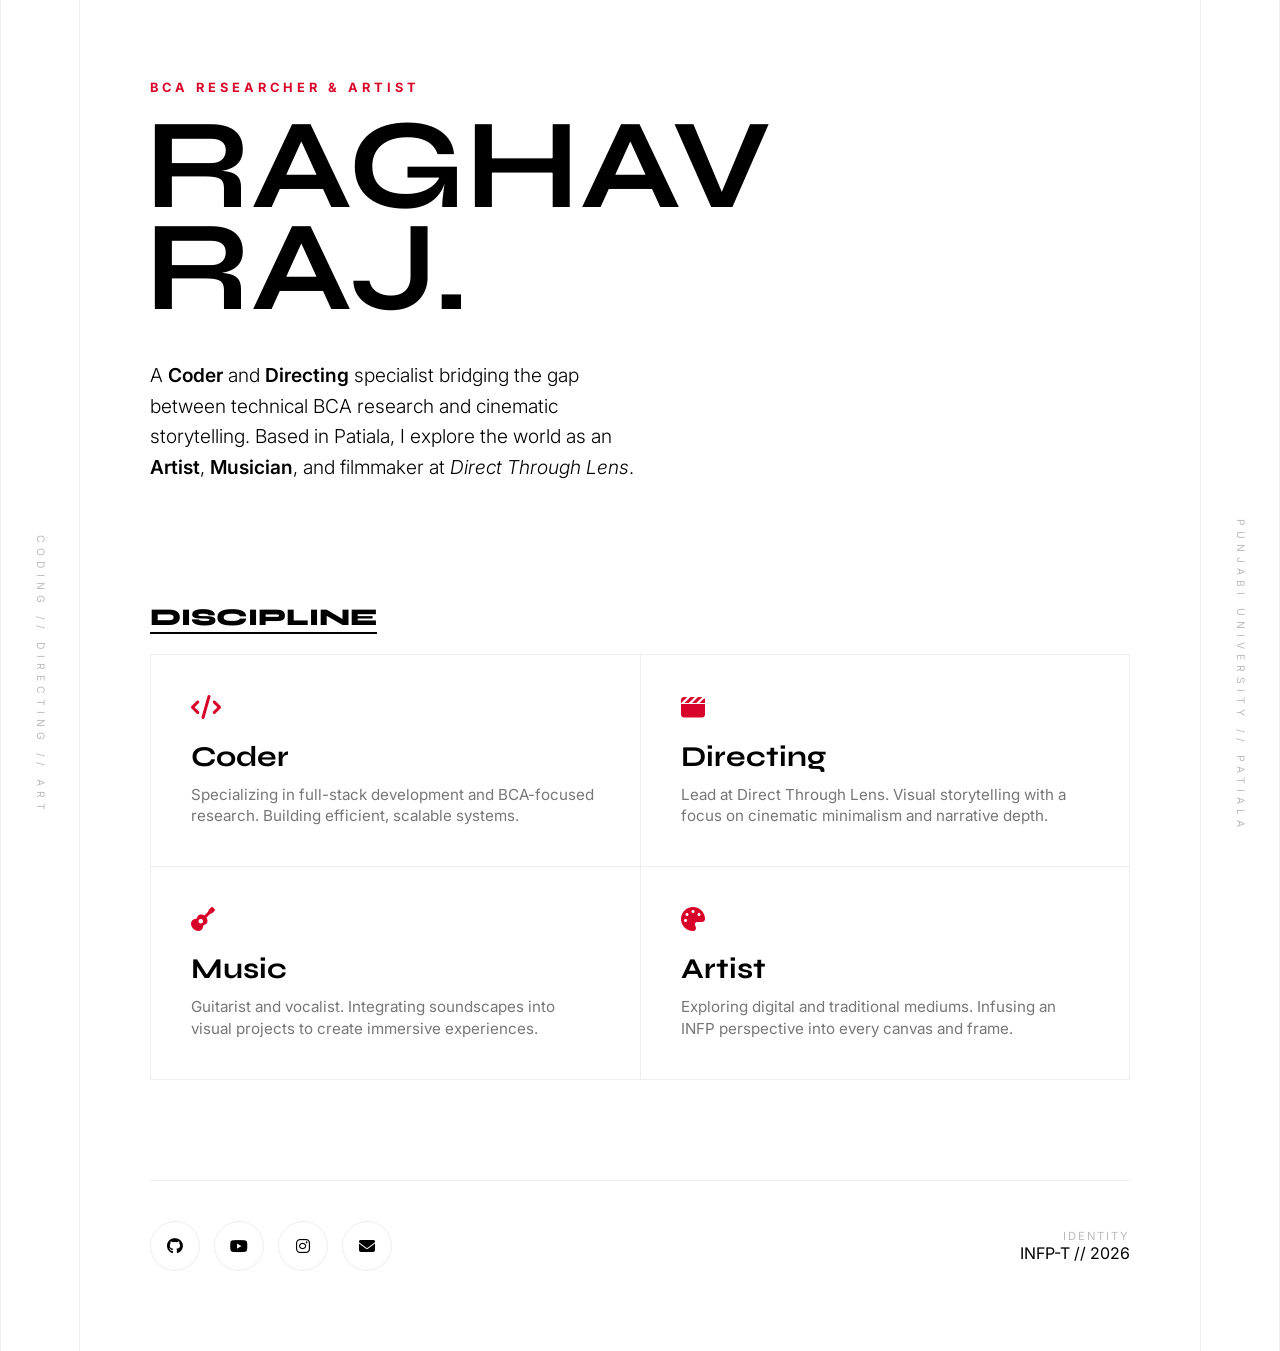
==== index.html @ 24812585 "Add files via upload" ====
<!DOCTYPE html>
<html lang="en">
<head>
    <meta charset="UTF-8">
    <meta name="viewport" content="width=device-width, initial-scale=1.0">
    <title>Raghav Raj // Coder & Creative</title>
    
    <link href="https://fonts.googleapis.com/css2?family=Inter:wght@300;400;600&family=Syne:wght@400;700;800&display=swap" rel="stylesheet">
    <link rel="stylesheet" href="https://cdnjs.cloudflare.com/ajax/libs/font-awesome/6.4.0/css/all.min.css">

    <link rel="stylesheet" href="style.css">
</head>
<body>

    <div class="page-grid">
        <div class="side-bar">CODING // DIRECTING // ART</div>
        
        <main class="main-content">
            <header>
                <p class="tagline">BCA Researcher & Artist</p>
                <h1>Raghav<br>Raj.</h1>
                
                <div class="intro-container">
                    <div class="bio">
                        <p>
                            A <b>Coder</b> and <b>Directing</b> specialist bridging the gap between technical BCA research 
                            and cinematic storytelling. Based in Patiala, I explore the world as an <b>Artist</b>, 
                            <b>Musician</b>, and filmmaker at <i>Direct Through Lens</i>.
                        </p>
                    </div>
                </div>
            </header>

            <section>
                <div class="section-label">Discipline</div>
                <div class="work-grid">
                    <div class="work-item">
                        <i class="fa-solid fa-code"></i>
                        <h3>Coder</h3>
                        <p>Specializing in full-stack development and BCA-focused research. Building efficient, scalable systems.</p>
                    </div>

                    <div class="work-item">
                        <i class="fa-solid fa-clapperboard"></i>
                        <h3>Directing</h3>
                        <p>Lead at Direct Through Lens. Visual storytelling with a focus on cinematic minimalism and narrative depth.</p>
                    </div>

                    <div class="work-item">
                        <i class="fa-solid fa-guitar"></i>
                        <h3>Music</h3>
                        <p>Guitarist and vocalist. Integrating soundscapes into visual projects to create immersive experiences.</p>
                    </div>

                    <div class="work-item">
                        <i class="fa-solid fa-palette"></i>
                        <h3>Artist</h3>
                        <p>Exploring digital and traditional mediums. Infusing an INFP perspective into every canvas and frame.</p>
                    </div>
                </div>
            </section>

            <footer>
                <div>
                    <a href="https://github.com/raghavrajpro" class="social-circle"><i class="fa-brands fa-github"></i></a>
                    <a href="https://www.youtube.com/@directthroughlens" class="social-circle"><i class="fa-brands fa-youtube"></i></a>
                    <a href="https://www.instagram.com/raghavraj_official" class="social-circle"><i class="fa-brands fa-instagram"></i></a>
                    <a href="mailto:raghavraj564@gmail.com" class="social-circle"><i class="fa-solid fa-envelope"></i></a>
                </div>
                <div style="text-align: right;">
                    <p style="font-size: 0.7rem; color: #bbb; text-transform: uppercase; letter-spacing: 2px;">Identity</p>
                    <p>INFP-T // 2026</p>
                </div>
            </footer>
        </main>

        <div class="side-bar">PUNJABI UNIVERSITY // PATIALA</div>
    </div>

    <script>
        // Smooth hover effect for cards
        document.querySelectorAll('.work-item').forEach(item => {
            item.addEventListener('mouseenter', () => {
                item.style.transform = "translateY(-5px)";
            });
            item.addEventListener('mouseleave', () => {
                item.style.transform = "translateY(0)";
            });
        });
    </script>
</body>
</html>
---- style.css ----
:root {
            --bg: #ffffff;
            --text: #000000;
            --accent: #d90429; /* Cinematic Red */
            --border: #eeeeee;
            --speed: 0.5s;
        }

        * { margin: 0; padding: 0; box-sizing: border-box; }

        body {
            background-color: var(--bg);
            color: var(--text);
            font-family: 'Inter', sans-serif;
            overflow-x: hidden;
        }

        /* --- Page Structure --- */
        .page-grid {
            display: grid;
            grid-template-columns: 80px 1fr 80px;
            min-height: 100vh;
        }

        .side-bar {
            border-right: 1px solid var(--border);
            border-left: 1px solid var(--border);
            display: flex;
            align-items: center;
            justify-content: center;
            writing-mode: vertical-rl;
            text-transform: uppercase;
            letter-spacing: 5px;
            font-size: 0.65rem;
            color: #bbb;
        }

        .main-content {
            padding: 80px 60px;
            max-width: 1100px;
            margin: 0 auto;
        }

        /* --- Hero Section --- */
        header {
            margin-bottom: 120px;
        }

        .tagline {
            font-size: 0.8rem;
            text-transform: uppercase;
            letter-spacing: 4px;
            margin-bottom: 20px;
            color: var(--accent);
            font-weight: 700;
        }

        h1 {
            font-family: 'Syne', sans-serif;
            font-size: clamp(3.5rem, 12vw, 8rem);
            line-height: 0.8;
            text-transform: uppercase;
            margin-left: -5px;
        }

        .intro-container {
            margin-top: 40px;
            display: flex;
            justify-content: space-between;
            align-items: flex-start;
            gap: 40px;
        }

        .bio {
            max-width: 500px;
            font-size: 1.2rem;
            line-height: 1.6;
            font-weight: 300;
        }

        .bio b { font-weight: 600; color: var(--text); }

        /* --- Section Grid --- */
        .section-label {
            font-family: 'Syne', sans-serif;
            font-weight: 800;
            font-size: 1.5rem;
            margin-bottom: 20px;
            text-transform: uppercase;
            border-bottom: 2px solid var(--text);
            display: inline-block;
        }

        .work-grid {
            display: grid;
            grid-template-columns: 1fr 1fr;
            gap: 1px;
            background: var(--border);
            border: 1px solid var(--border);
            margin-bottom: 100px;
        }

        .work-item {
            background: var(--bg);
            padding: 40px;
            transition: var(--speed);
            text-decoration: none;
            color: inherit;
        }

        .work-item:hover {
            background: #fafafa;
        }

        .work-item i {
            font-size: 1.5rem;
            margin-bottom: 20px;
            color: var(--accent);
        }

        .work-item h3 {
            font-family: 'Syne', sans-serif;
            font-size: 1.8rem;
            margin-bottom: 10px;
        }

        .work-item p {
            color: #777;
            font-size: 0.95rem;
            line-height: 1.4;
        }

        /* --- Footer --- */
        footer {
            padding-top: 40px;
            border-top: 1px solid var(--border);
            display: flex;
            justify-content: space-between;
            align-items: center;
        }

        .social-circle {
            width: 50px;
            height: 50px;
            border: 1px solid var(--border);
            border-radius: 50%;
            display: inline-flex;
            align-items: center;
            justify-content: center;
            margin-right: 10px;
            transition: 0.3s;
            color: var(--text);
            text-decoration: none;
        }

        .social-circle:hover {
            background: var(--accent);
            color: white;
            border-color: var(--accent);
        }

        @media (max-width: 768px) {
            .page-grid { grid-template-columns: 1fr; }
            .side-bar { display: none; }
            .work-grid { grid-template-columns: 1fr; }
            .main-content { padding: 40px 20px; }
            .intro-container { flex-direction: column; }
        }
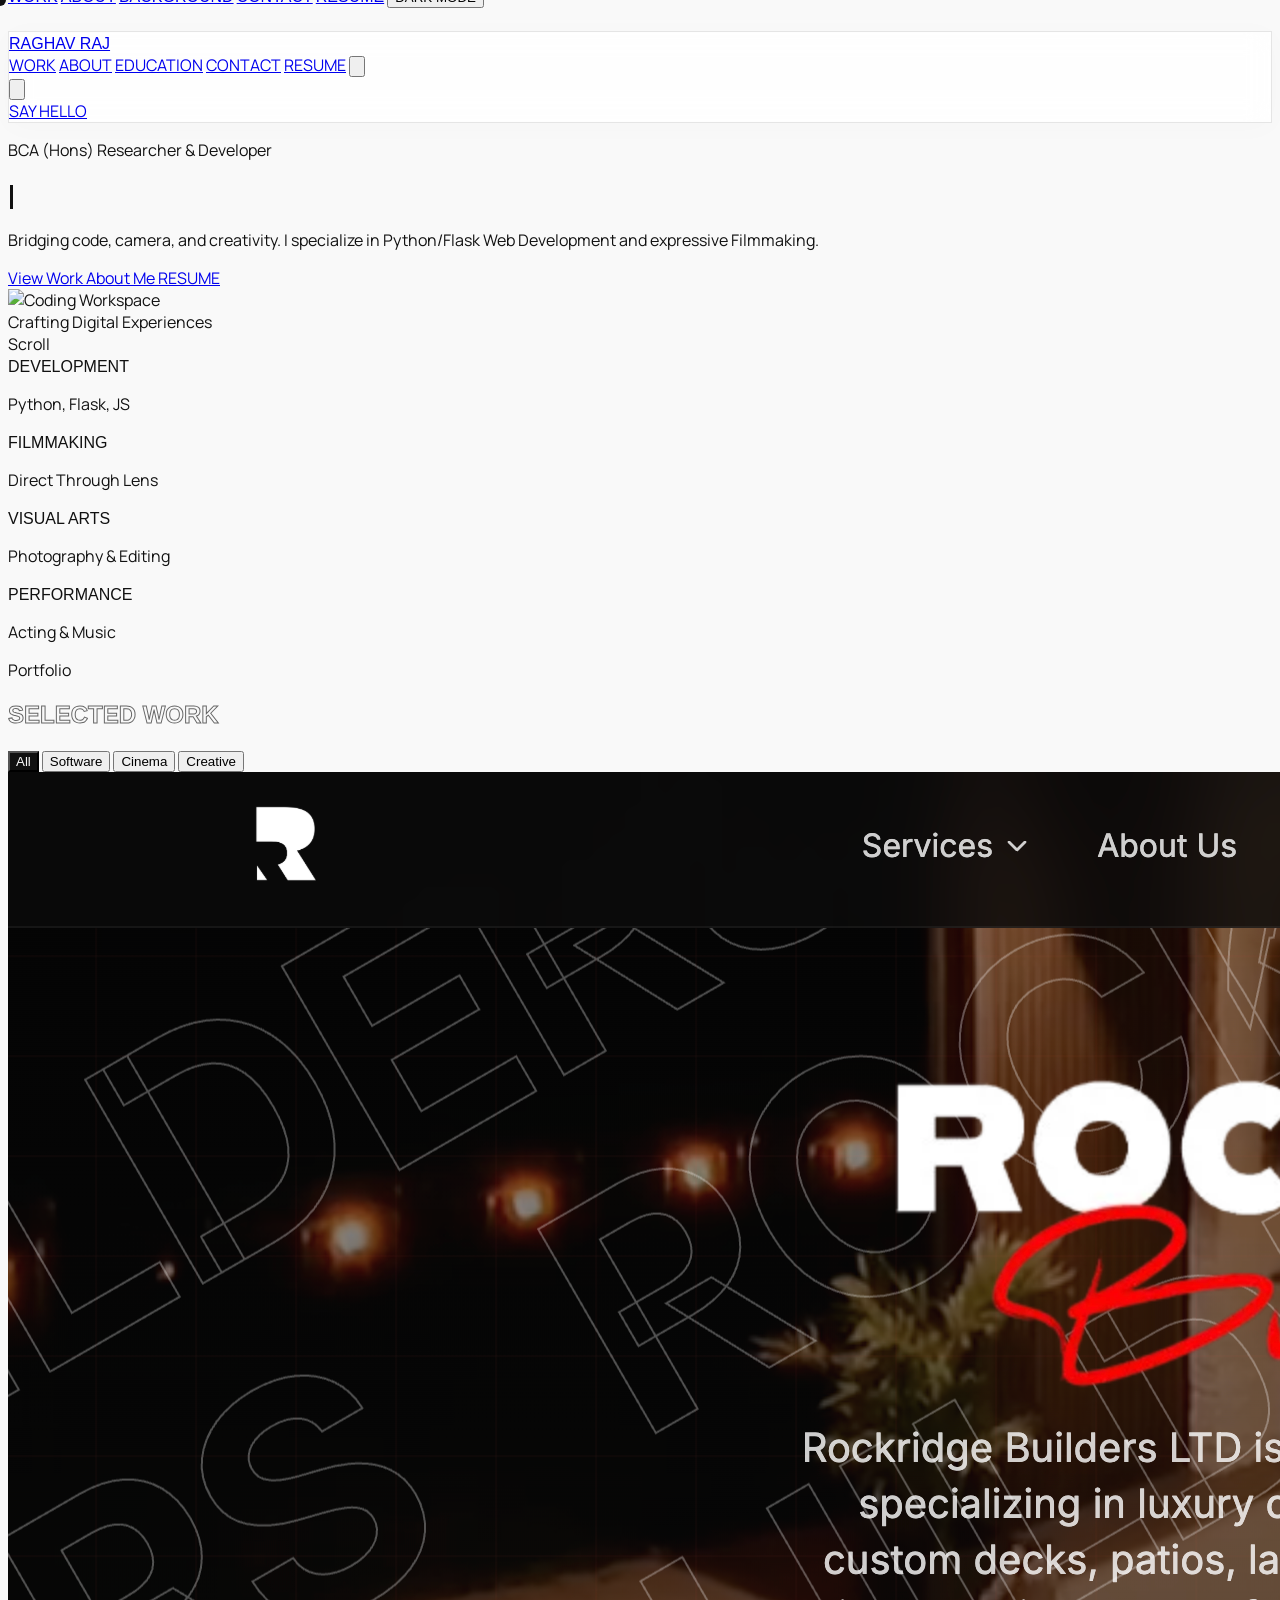
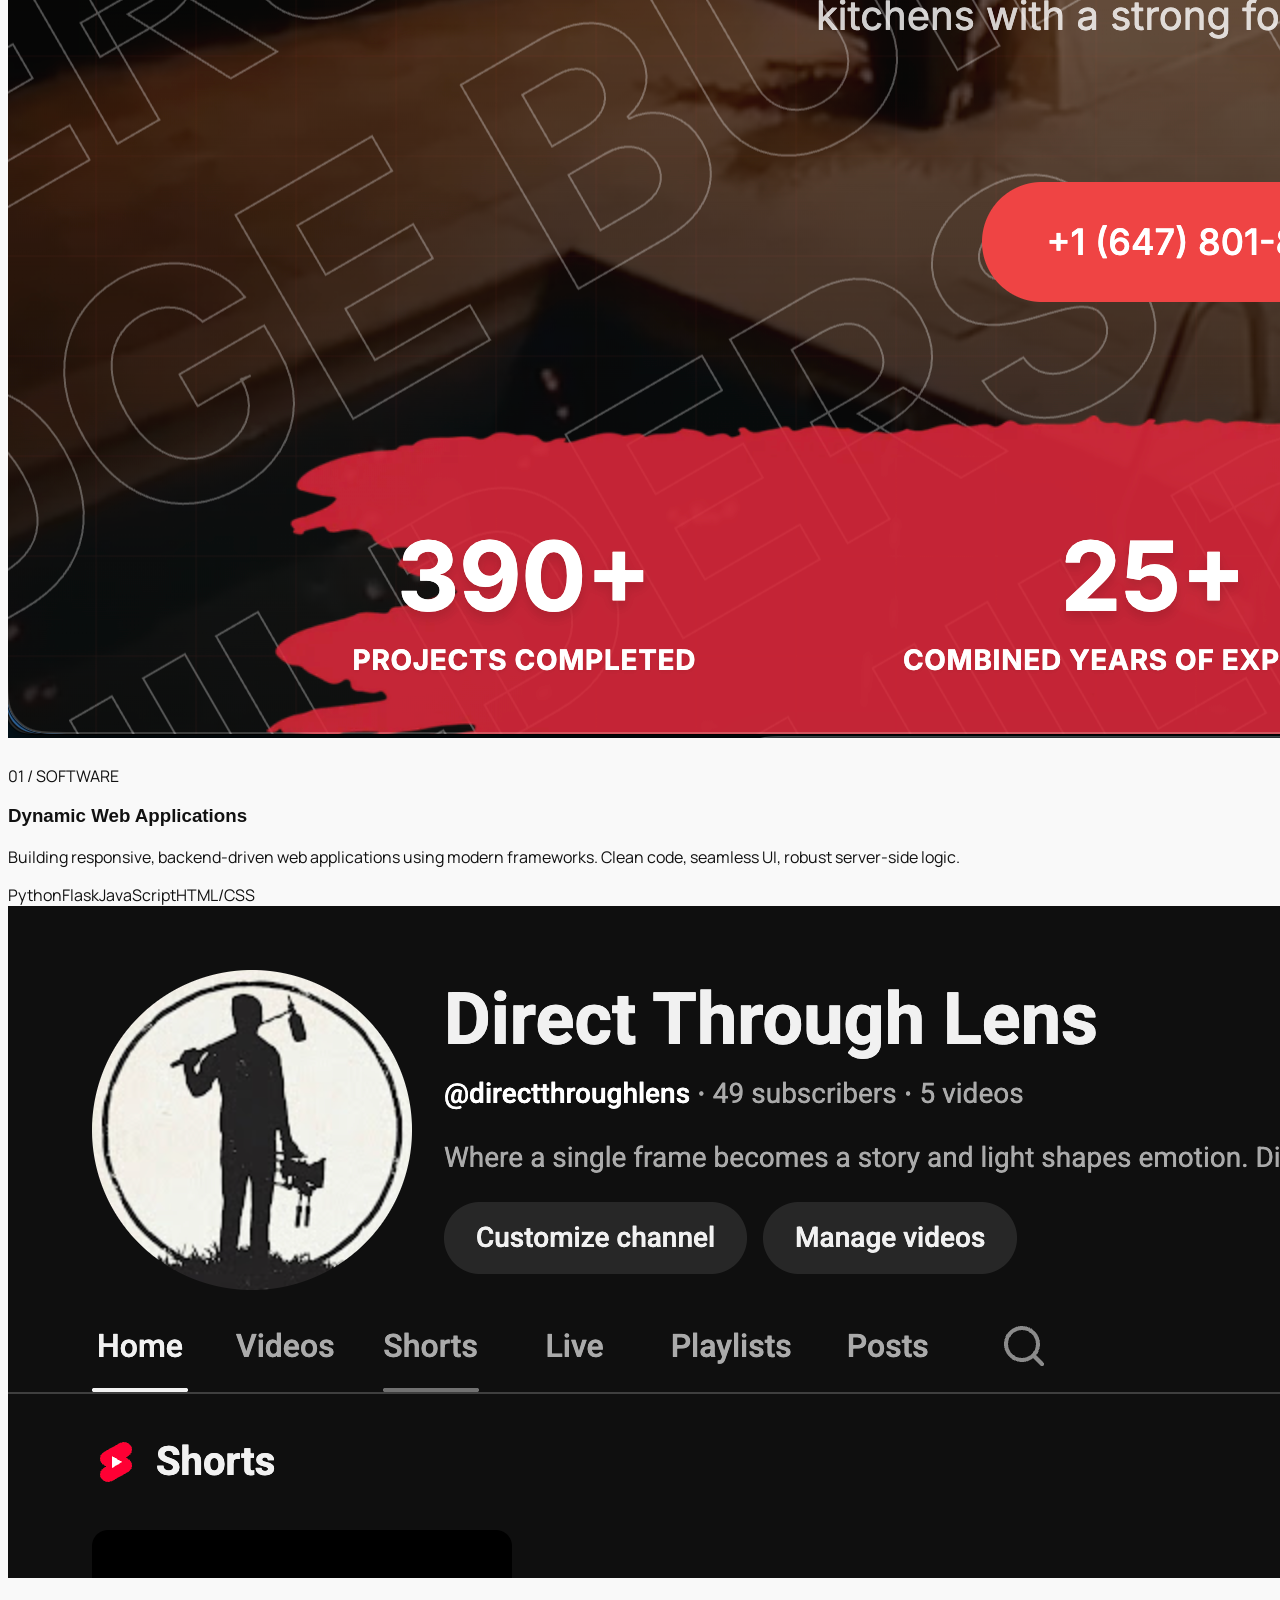
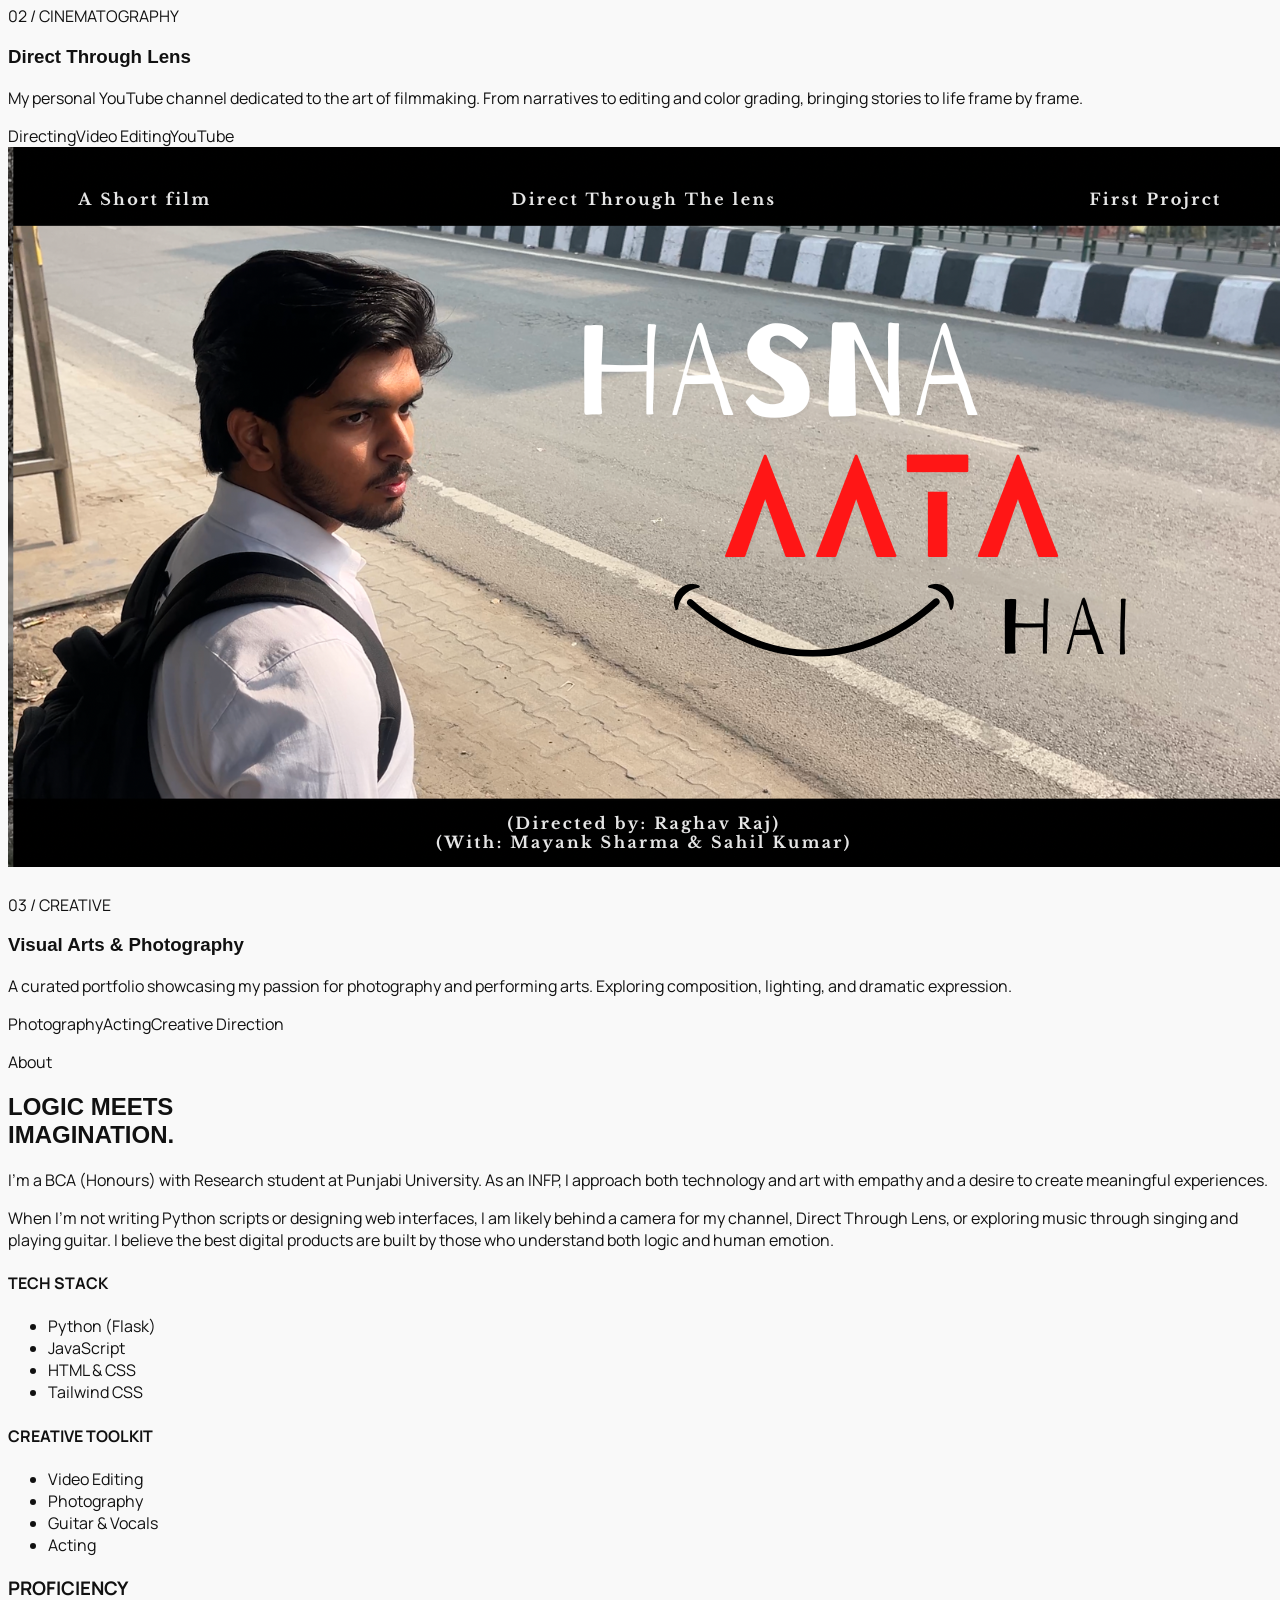
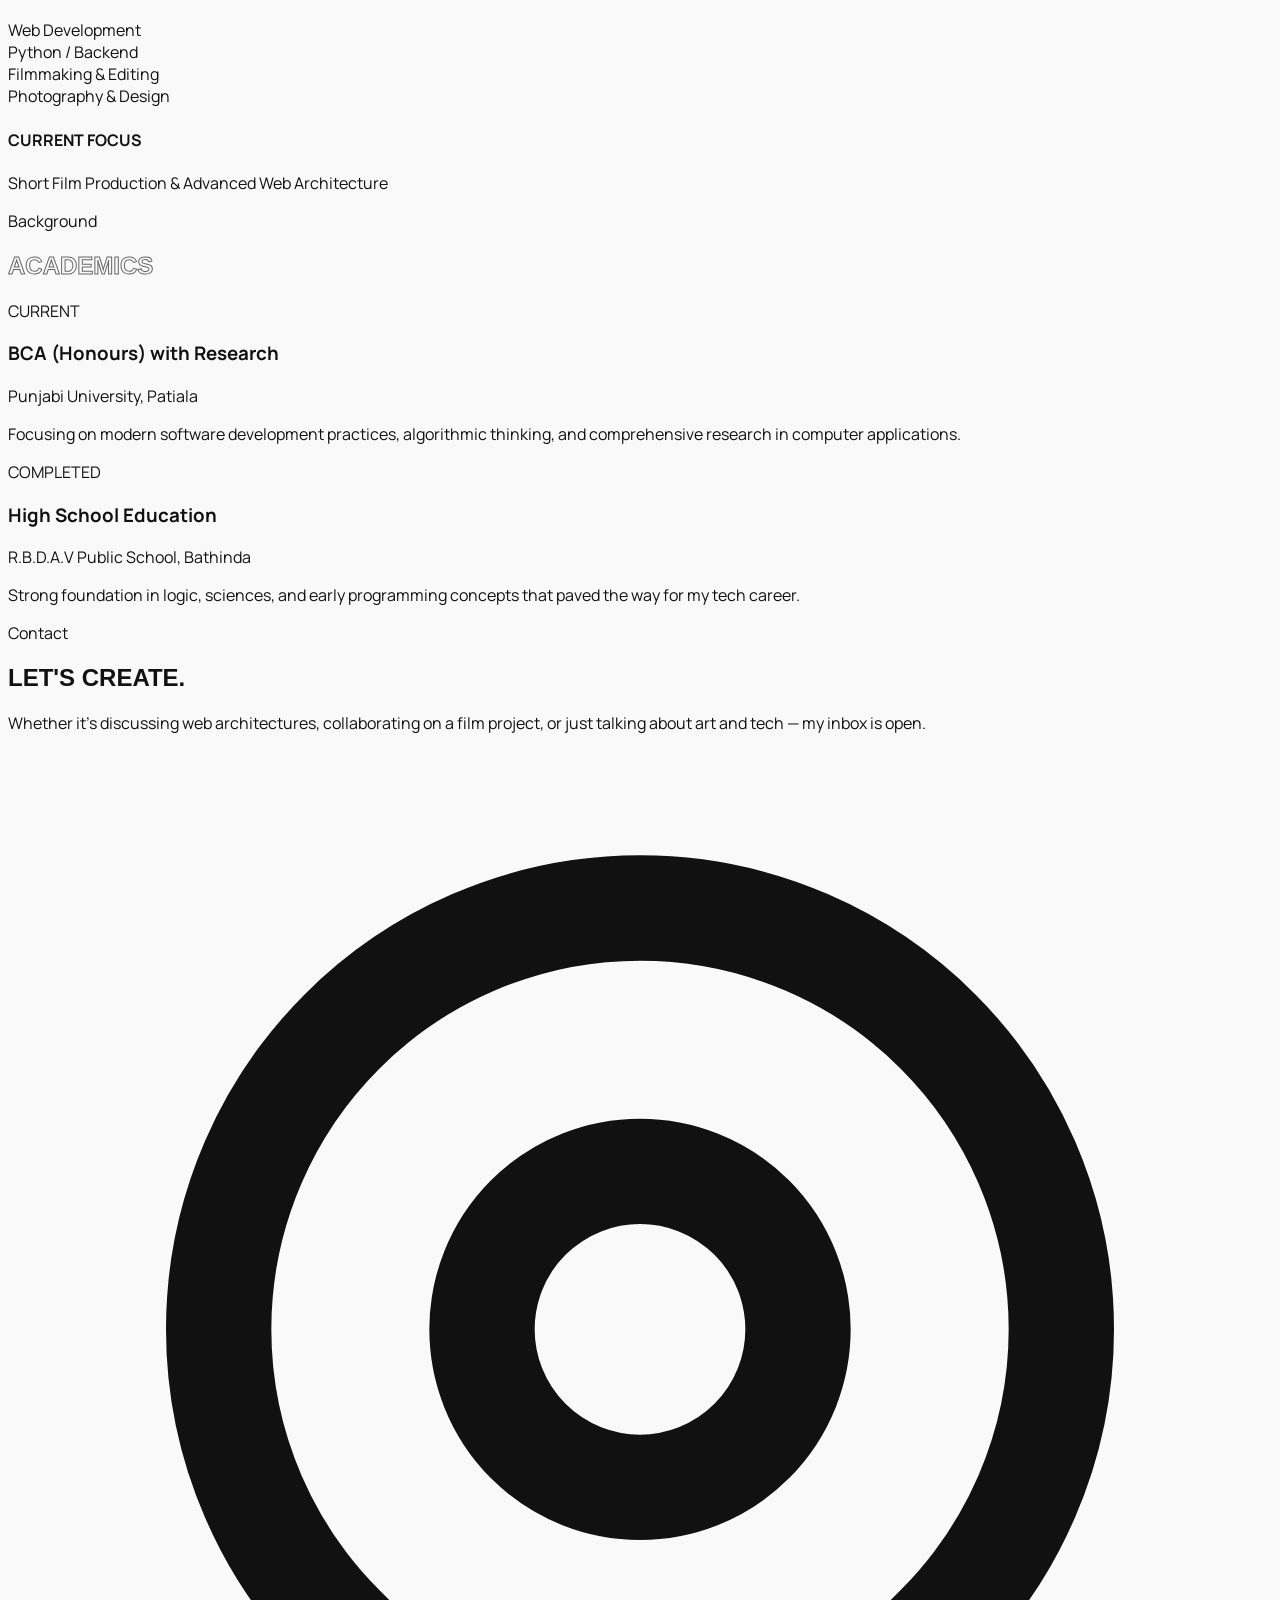
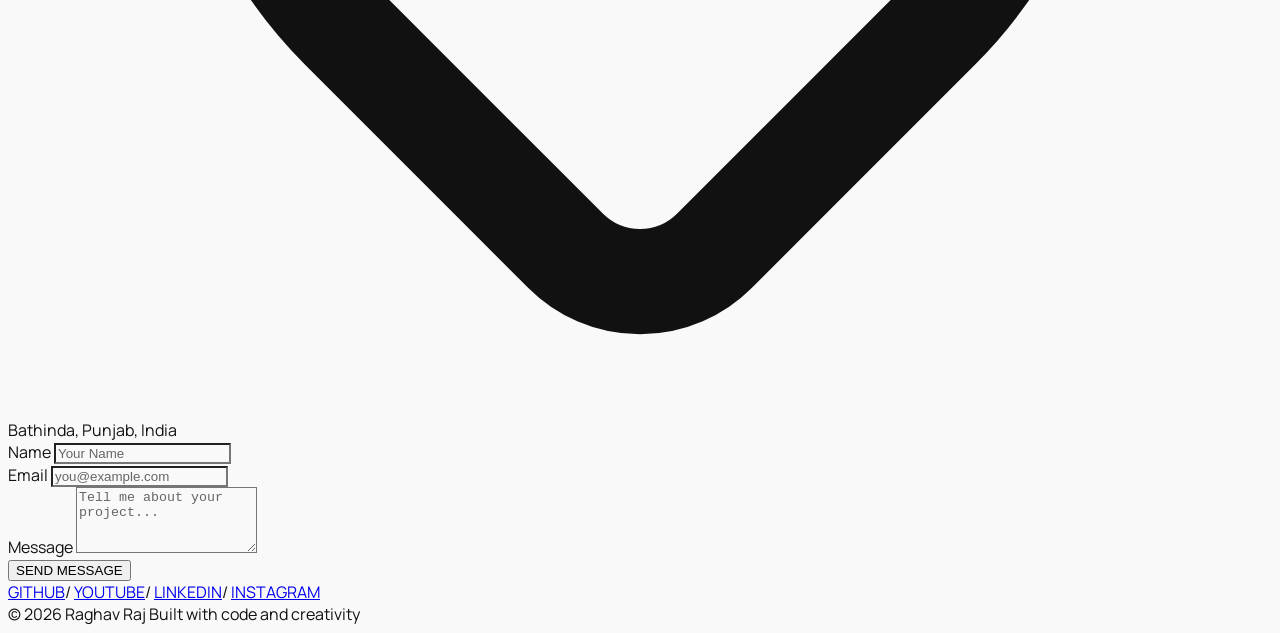
==== commit e7830be3: "Rename index1.html to index.html" ====
--- a/index.html
+++ b/index.html
@@ -1,92 +1,489 @@
 <!DOCTYPE html>
 <html lang="en">
+
 <head>
     <meta charset="UTF-8">
     <meta name="viewport" content="width=device-width, initial-scale=1.0">
-    <title>Raghav Raj // Coder & Creative</title>
-    
-    <link href="https://fonts.googleapis.com/css2?family=Inter:wght@300;400;600&family=Syne:wght@400;700;800&display=swap" rel="stylesheet">
-    <link rel="stylesheet" href="https://cdnjs.cloudflare.com/ajax/libs/font-awesome/6.4.0/css/all.min.css">
-
+    <title>Raghav Raj — code & cinema</title>
+    <!-- Fonts & dependencies (minimal, fast) -->
+    <script src="https://cdn.tailwindcss.com"></script>
+    <script src="https://cdnjs.cloudflare.com/ajax/libs/gsap/3.12.2/gsap.min.js"></script>
+    <script src="https://cdnjs.cloudflare.com/ajax/libs/gsap/3.12.2/ScrollTrigger.min.js"></script>
+    <script src="https://cdn.jsdelivr.net/gh/studio-freight/lenis@1.0.29/bundled/lenis.min.js"></script>
+    <link
+        href="https://fonts.googleapis.com/css2?family=Syncopate:wght@400;700&family=Manrope:wght@300;400;500;600;700&display=swap"
+        rel="stylesheet">
     <link rel="stylesheet" href="style.css">
+    <script>
+        tailwind.config = {
+            theme: {
+                extend: {
+                    colors: {
+                        'bg-main': 'var(--bg-main)',
+                        'card': 'var(--card)',
+                        'text-main': 'var(--text-main)',
+                        'text-muted': 'var(--text-muted)',
+                        'border-light': 'var(--border-light)',
+                    },
+                    fontFamily: {
+                        'display': ['Syncopate', 'sans-serif'],
+                        'body': ['Manrope', 'sans-serif'],
+                    }
+                }
+            }
+        }
+    </script>
 </head>
-<body>
-
-    <div class="page-grid">
-        <div class="side-bar">CODING // DIRECTING // ART</div>
-        
-        <main class="main-content">
-            <header>
-                <p class="tagline">BCA Researcher & Artist</p>
-                <h1>Raghav<br>Raj.</h1>
-                
-                <div class="intro-container">
-                    <div class="bio">
-                        <p>
-                            A <b>Coder</b> and <b>Directing</b> specialist bridging the gap between technical BCA research 
-                            and cinematic storytelling. Based in Patiala, I explore the world as an <b>Artist</b>, 
-                            <b>Musician</b>, and filmmaker at <i>Direct Through Lens</i>.
-                        </p>
-                    </div>
-                </div>
-            </header>
-
-            <section>
-                <div class="section-label">Discipline</div>
-                <div class="work-grid">
-                    <div class="work-item">
-                        <i class="fa-solid fa-code"></i>
-                        <h3>Coder</h3>
-                        <p>Specializing in full-stack development and BCA-focused research. Building efficient, scalable systems.</p>
-                    </div>
-
-                    <div class="work-item">
-                        <i class="fa-solid fa-clapperboard"></i>
-                        <h3>Directing</h3>
-                        <p>Lead at Direct Through Lens. Visual storytelling with a focus on cinematic minimalism and narrative depth.</p>
-                    </div>
-
-                    <div class="work-item">
-                        <i class="fa-solid fa-guitar"></i>
-                        <h3>Music</h3>
-                        <p>Guitarist and vocalist. Integrating soundscapes into visual projects to create immersive experiences.</p>
-                    </div>
-
-                    <div class="work-item">
-                        <i class="fa-solid fa-palette"></i>
-                        <h3>Artist</h3>
-                        <p>Exploring digital and traditional mediums. Infusing an INFP perspective into every canvas and frame.</p>
-                    </div>
-                </div>
-            </section>
-
-            <footer>
+
+<body class="overflow-x-hidden bg-bg-main">
+    <div id="cursor"></div>
+
+    <!-- Mobile menu -->
+    <div id="mobileMenu"
+        class="mobile-menu fixed inset-0 bg-bg-main z-40 flex flex-col items-center justify-center gap-8">
+        <a href="#projects" onclick="toggleMenu()"
+            class="text-3xl font-display tracking-widest text-text-main hover:text-text-muted transition-colors">WORK</a>
+        <a href="#about" onclick="toggleMenu()"
+            class="text-3xl font-display tracking-widest text-text-main hover:text-text-muted transition-colors">ABOUT</a>
+        <a href="#education" onclick="toggleMenu()"
+            class="text-3xl font-display tracking-widest text-text-main hover:text-text-muted transition-colors">BACKGROUND</a>
+        <a href="#contact" onclick="toggleMenu()"
+            class="text-3xl font-display tracking-widest text-text-main hover:text-text-muted transition-colors">CONTACT</a>
+        <a href="pic/resume.pdf" download="Raghav_Raj_Resume.pdf" id="mobileResumeBtn" onclick="toggleMenu()"
+            class="text-3xl font-display tracking-widest text-text-main hover:text-text-muted transition-colors">RESUME</a>
+        <button id="mobileThemeToggleBtn"
+            class="text-3xl font-display tracking-widest text-text-main hover:text-text-muted transition-colors mt-8 focus:outline-none">DARK
+            MODE</button>
+    </div>
+
+    <!-- Navbar -->
+    <nav class="fixed top-4 md:top-8 left-1/2 -translate-x-1/2 z-50 w-full max-w-5xl px-4 md:px-6">
+        <div class="glass-panel rounded-full px-6 md:px-8 py-3 md:py-4 flex justify-between items-center">
+            <a href="#" class="font-display text-[10px] md:text-xs tracking-widest font-bold cursor-hover">RAGHAV
+                RAJ</a>
+            <div class="hidden md:flex gap-8 items-center">
+                <a href="#projects" class="text-xs tracking-widest link-hover cursor-hover font-medium">WORK</a>
+                <a href="#about" class="text-xs tracking-widest link-hover cursor-hover font-medium">ABOUT</a>
+                <a href="#education" class="text-xs tracking-widest link-hover cursor-hover font-medium">EDUCATION</a>
+                <a href="#contact" class="text-xs tracking-widest link-hover cursor-hover font-medium">CONTACT</a>
+                <a href="pic/resume.pdf" download="Raghav_Raj_Resume.pdf" id="desktopResumeBtn"
+                    class="text-xs tracking-widest link-hover cursor-hover font-medium">RESUME</a>
+                <button id="themeToggleBtn"
+                    class="cursor-hover text-text-main hover:text-text-muted transition-colors ml-4 focus:outline-none"
+                    aria-label="Toggle Theme">
+                    <svg class="w-5 h-5" fill="none" stroke="currentColor" viewBox="0 0 24 24">
+                        <path stroke-linecap="round" stroke-linejoin="round" stroke-width="2"
+                            d="M20.354 15.354A9 9 0 018.646 3.646 9.003 9.003 0 0012 21a9.003 9.003 0 008.354-5.646z">
+                        </path>
+                    </svg>
+                </button>
+            </div>
+            <div class="flex items-center gap-4 md:hidden">
+                <button id="menuBtn" onclick="toggleMenu()" class="text-text-main p-2 focus:outline-none"
+                    aria-label="menu">
+                    <svg xmlns="http://www.w3.org/2000/svg" class="h-5 w-5" fill="none" viewBox="0 0 24 24"
+                        stroke="currentColor">
+                        <path stroke-linecap="round" stroke-linejoin="round" stroke-width="2"
+                            d="M4 6h16M4 12h16M4 18h16" />
+                    </svg>
+                </button>
+            </div>
+            <a href="#contact"
+                class="hidden md:block text-xs tracking-widest border border-text-main px-4 py-2 rounded-full hover:bg-text-main hover:text-bg-main transition-all cursor-hover font-medium ml-4">
+                SAY HELLO
+            </a>
+        </div>
+    </nav>
+
+    <!-- Hero -->
+    <section class="min-h-screen relative flex items-center justify-center pt-24 pb-12 md:pt-0 md:pb-0">
+        <div class="max-w-7xl mx-auto px-6 grid grid-cols-1 lg:grid-cols-2 gap-12 items-center w-full">
+            <div class="order-2 lg:order-1 text-center lg:text-left">
+                <p
+                    class="text-[10px] md:text-xs tracking-[0.2em] uppercase text-text-muted mb-4 hero-fade font-semibold">
+                    BCA (Hons) Researcher & Developer</p>
+                <h1
+                    class="text-4xl sm:text-5xl md:text-6xl lg:text-5xl xl:text-6xl 2xl:text-7xl font-display font-bold leading-tight tracking-tighter mb-6 hero-text text-text-main min-h-[2.5em] md:min-h-[2.2em] lg:min-h-[2.5em] text-center lg:text-left break-words w-full">
+                    <span id="typing-text" class="whitespace-pre-wrap"></span><span class="caret"></span>
+                </h1>
+                <p
+                    class="text-base md:text-lg text-text-muted font-light leading-relaxed max-w-md mx-auto lg:mx-0 mb-8 hero-fade">
+                    Bridging code, camera, and creativity. I specialize in <span
+                        class="text-text-main font-medium">Python/Flask Web Development</span> and expressive <span
+                        class="text-text-main font-medium">Filmmaking</span>.
+                </p>
+                <div class="flex gap-4 justify-center lg:justify-start hero-fade">
+                    <a href="#projects"
+                        class="bg-text-main text-bg-main px-6 md:px-8 py-3 md:py-4 rounded-full text-[10px] md:text-xs font-semibold tracking-widest uppercase hover:opacity-80 transition-all cursor-hover shadow-sm">
+                        View Work
+                    </a>
+                    <a href="#about"
+                        class="border border-border-light bg-card px-6 md:px-8 py-3 md:py-4 rounded-full text-[10px] md:text-xs font-semibold tracking-widest uppercase hover:border-text-main transition-all cursor-hover">
+                        About Me
+                    </a>
+                    <a href="pic/resume.pdf" download="Raghav_Raj_Resume.pdf" id="heroResumeBtn"
+                        class="border border-border-light bg-card px-6 md:px-8 py-3 md:py-4 rounded-full text-[10px] md:text-xs font-semibold tracking-widest uppercase hover:border-text-main transition-all cursor-hover hidden md:inline-block">
+                        RESUME
+                    </a>
+                </div>
+            </div>
+            <div class="order-1 lg:order-2 flex justify-center hero-fade">
+                <div class="relative w-full max-w-sm md:max-w-md" id="card-3d-wrap">
+                    <div class="relative rounded-2xl overflow-hidden shadow-2xl bg-card border border-border-light p-2 transition-transform duration-200 ease-out"
+                        id="profile-card">
+                        <img src="https://images.unsplash.com/photo-1555066931-4365d14bab8c?q=80&w=600&auto=format&fit=crop"
+                            alt="Coding Workspace"
+                            class="w-full rounded-xl grayscale hover:grayscale-0 transition-all duration-700">
+                        <div
+                            class="absolute bottom-4 left-4 right-4 p-4 bg-card/90 backdrop-blur-sm rounded-xl border border-border-light shadow-sm">
+                            <div class="flex items-center gap-2 justify-center lg:justify-start">
+                                <span class="w-2 h-2 bg-emerald-500 rounded-full animate-pulse"></span>
+                                <span class="text-xs tracking-widest uppercase text-text-main font-semibold">Crafting
+                                    Digital Experiences</span>
+                            </div>
+                        </div>
+                    </div>
+                </div>
+            </div>
+        </div>
+        <div class="absolute bottom-10 left-1/2 -translate-x-1/2 hidden md:flex flex-col items-center gap-2">
+            <span class="text-[10px] tracking-[0.2em] uppercase text-text-muted font-bold">Scroll</span>
+            <div class="w-px h-12 bg-gradient-to-b from-border-light to-transparent"></div>
+        </div>
+    </section>
+
+    <!-- quick stat strip -->
+    <section class="py-16 md:py-20 border-y border-border-light bg-card">
+        <div class="max-w-5xl mx-auto px-6 grid grid-cols-2 md:grid-cols-4 gap-8 text-center">
+            <div class="stat-item"><span
+                    class="text-sm md:text-base font-display font-bold block mb-2 text-text-main">DEVELOPMENT</span>
+                <p class="text-[10px] tracking-[0.1em] uppercase text-text-muted">Python, Flask, JS</p>
+            </div>
+            <div class="stat-item"><span
+                    class="text-sm md:text-base font-display font-bold block mb-2 text-text-main">FILMMAKING</span>
+                <p class="text-[10px] tracking-[0.1em] uppercase text-text-muted">Direct Through Lens</p>
+            </div>
+            <div class="stat-item"><span
+                    class="text-sm md:text-base font-display font-bold block mb-2 text-text-main">VISUAL ARTS</span>
+                <p class="text-[10px] tracking-[0.1em] uppercase text-text-muted">Photography & Editing</p>
+            </div>
+            <div class="stat-item"><span
+                    class="text-sm md:text-base font-display font-bold block mb-2 text-text-main">PERFORMANCE</span>
+                <p class="text-[10px] tracking-[0.1em] uppercase text-text-muted">Acting & Music</p>
+            </div>
+        </div>
+    </section>
+
+    <!-- Projects -->
+    <section id="projects" class="py-20 md:py-32">
+        <div class="max-w-5xl mx-auto px-6">
+            <div
+                class="mb-12 md:mb-16 flex flex-col md:flex-row md:items-end justify-between gap-8 text-center md:text-left">
                 <div>
-                    <a href="https://github.com/raghavrajpro" class="social-circle"><i class="fa-brands fa-github"></i></a>
-                    <a href="https://www.youtube.com/@directthroughlens" class="social-circle"><i class="fa-brands fa-youtube"></i></a>
-                    <a href="https://www.instagram.com/raghavraj_official" class="social-circle"><i class="fa-brands fa-instagram"></i></a>
-                    <a href="mailto:raghavraj564@gmail.com" class="social-circle"><i class="fa-solid fa-envelope"></i></a>
-                </div>
-                <div style="text-align: right;">
-                    <p style="font-size: 0.7rem; color: #bbb; text-transform: uppercase; letter-spacing: 2px;">Identity</p>
-                    <p>INFP-T // 2026</p>
-                </div>
-            </footer>
-        </main>
-
-        <div class="side-bar">PUNJABI UNIVERSITY // PATIALA</div>
-    </div>
-
-    <script>
-        // Smooth hover effect for cards
-        document.querySelectorAll('.work-item').forEach(item => {
-            item.addEventListener('mouseenter', () => {
-                item.style.transform = "translateY(-5px)";
-            });
-            item.addEventListener('mouseleave', () => {
-                item.style.transform = "translateY(0)";
-            });
-        });
-    </script>
+                    <p class="text-xs tracking-[0.2em] uppercase text-text-muted mb-2 font-semibold">Portfolio</p>
+                    <h2 class="text-3xl md:text-5xl font-display font-bold tracking-tighter text-stroke">SELECTED WORK
+                    </h2>
+                </div>
+                <!-- Project Filters -->
+                <div class="flex flex-wrap justify-center md:justify-end gap-2 md:gap-4">
+                    <button
+                        class="filter-btn active px-4 py-2 rounded-full text-[10px] md:text-xs font-semibold tracking-widest uppercase border border-border-light hover:border-text-main transition-colors text-text-main"
+                        data-filter="all">All</button>
+                    <button
+                        class="filter-btn px-4 py-2 rounded-full text-[10px] md:text-xs font-semibold tracking-widest uppercase border border-border-light hover:border-text-main transition-colors text-text-main"
+                        data-filter="software">Software</button>
+                    <button
+                        class="filter-btn px-4 py-2 rounded-full text-[10px] md:text-xs font-semibold tracking-widest uppercase border border-border-light hover:border-text-main transition-colors text-text-main"
+                        data-filter="cinematography">Cinema</button>
+                    <button
+                        class="filter-btn px-4 py-2 rounded-full text-[10px] md:text-xs font-semibold tracking-widest uppercase border border-border-light hover:border-text-main transition-colors text-text-main"
+                        data-filter="creative">Creative</button>
+                </div>
+            </div>
+
+            <div class="space-y-16 md:space-y-20 flex tracking-widest flex-col items-center">
+                <!-- project 1 -->
+                <div class="project-card grid grid-cols-1 md:grid-cols-2 gap-8 items-center cursor-hover w-full"
+                    data-category="software">
+                    <div class="relative rounded-xl overflow-hidden border border-border-light shadow-sm">
+                        <img src="pic/rock.png" alt="Web Development" class="w-full aspect-video object-cover">
+                        <div
+                            class="project-overlay absolute inset-0 bg-card/80 backdrop-blur-sm flex items-center justify-center">
+                            <a href="#"
+                                class="text-xs tracking-widest border border-text-main text-text-main px-6 py-2 rounded-full font-semibold bg-card/50 hover:bg-text-main hover:text-bg-main transition-all">VIEW
+                                CODE</a>
+                        </div>
+                    </div>
+                    <div class="text-center md:text-left">
+                        <span class="text-xs text-text-muted font-mono">01 / SOFTWARE</span>
+                        <h3
+                            class="text-2xl md:text-3xl font-display font-bold mt-2 mb-4 text-text-main tracking-normal">
+                            Dynamic Web Applications</h3>
+                        <p class="text-text-muted leading-relaxed mb-6 text-sm md:text-base tracking-normal">Building
+                            responsive, backend-driven web applications using modern frameworks. Clean code, seamless
+                            UI, robust server-side logic.</p>
+                        <div class="flex gap-2 justify-center md:justify-start flex-wrap"><span
+                                class="text-[10px] px-3 py-1 border border-border-light bg-card rounded-full font-semibold text-text-main tracking-widest">Python</span><span
+                                class="text-[10px] px-3 py-1 border border-border-light bg-card rounded-full font-semibold text-text-main tracking-widest">Flask</span><span
+                                class="text-[10px] px-3 py-1 border border-border-light bg-card rounded-full font-semibold text-text-main tracking-widest">JavaScript</span><span
+                                class="text-[10px] px-3 py-1 border border-border-light bg-card rounded-full font-semibold text-text-main tracking-widest">HTML/CSS</span>
+                        </div>
+                    </div>
+                </div>
+                <!-- project 2 -->
+                <div class="project-card grid grid-cols-1 md:grid-cols-2 gap-8 items-center cursor-hover w-full"
+                    data-category="cinematography">
+                    <div class="relative rounded-xl overflow-hidden border border-border-light shadow-sm md:order-2">
+                        <img src="pic/dtl.png" alt="Filmmaking" class="w-full aspect-video object-cover">
+                        <div
+                            class="project-overlay absolute inset-0 bg-card/80 backdrop-blur-sm flex items-center justify-center">
+                            <a href="#"
+                                class="text-xs tracking-widest border border-text-main text-text-main px-6 py-2 rounded-full font-semibold bg-card/50 hover:bg-text-main hover:text-bg-main transition-all">WATCH
+                                CHANNEL</a>
+                        </div>
+                    </div>
+                    <div class="md:order-1 text-center md:text-left">
+                        <span class="text-xs text-text-muted font-mono">02 / CINEMATOGRAPHY</span>
+                        <h3
+                            class="text-2xl md:text-3xl font-display font-bold mt-2 mb-4 text-text-main tracking-normal">
+                            Direct Through Lens</h3>
+                        <p class="text-text-muted leading-relaxed mb-6 text-sm md:text-base tracking-normal">My personal
+                            YouTube channel dedicated to the art of filmmaking. From narratives to editing and color
+                            grading, bringing stories to life frame by frame.</p>
+                        <div class="flex gap-2 justify-center md:justify-start flex-wrap"><span
+                                class="text-[10px] px-3 py-1 border border-border-light bg-card rounded-full font-semibold text-text-main tracking-widest">Directing</span><span
+                                class="text-[10px] px-3 py-1 border border-border-light bg-card rounded-full font-semibold text-text-main tracking-widest">Video
+                                Editing</span><span
+                                class="text-[10px] px-3 py-1 border border-border-light bg-card rounded-full font-semibold text-text-main tracking-widest">YouTube</span>
+                        </div>
+                    </div>
+                </div>
+                <!-- project 3 -->
+                <div class="project-card grid grid-cols-1 md:grid-cols-2 gap-8 items-center cursor-hover w-full"
+                    data-category="creative">
+                    <div class="relative rounded-xl overflow-hidden border border-border-light shadow-sm">
+                        <img src="pic/art.png" alt="Arts" class="w-full aspect-video object-cover">
+                        <div
+                            class="project-overlay absolute inset-0 bg-card/80 backdrop-blur-sm flex items-center justify-center">
+                            <a href="#"
+                                class="text-xs tracking-widest border border-text-main text-text-main px-6 py-2 rounded-full font-semibold bg-card/50 hover:bg-text-main hover:text-bg-main transition-all">VIEW
+                                GALLERY</a>
+                        </div>
+                    </div>
+                    <div class="text-center md:text-left">
+                        <span class="text-xs text-text-muted font-mono">03 / CREATIVE</span>
+                        <h3
+                            class="text-2xl md:text-3xl font-display font-bold mt-2 mb-4 text-text-main tracking-normal">
+                            Visual Arts & Photography</h3>
+                        <p class="text-text-muted leading-relaxed mb-6 text-sm md:text-base tracking-normal">A curated
+                            portfolio showcasing my passion for photography and performing arts. Exploring composition,
+                            lighting, and dramatic expression.</p>
+                        <div class="flex gap-2 justify-center md:justify-start flex-wrap"><span
+                                class="text-[10px] px-3 py-1 border border-border-light bg-card rounded-full font-semibold text-text-main tracking-widest">Photography</span><span
+                                class="text-[10px] px-3 py-1 border border-border-light bg-card rounded-full font-semibold text-text-main tracking-widest">Acting</span><span
+                                class="text-[10px] px-3 py-1 border border-border-light bg-card rounded-full font-semibold text-text-main tracking-widest">Creative
+                                Direction</span></div>
+                    </div>
+                </div>
+            </div>
+        </div>
+    </section>
+
+    <!-- About + skills -->
+    <section id="about" class="py-20 md:py-32 bg-card border-y border-border-light">
+        <div class="max-w-5xl mx-auto px-6 grid grid-cols-1 lg:grid-cols-2 gap-12 md:gap-16 items-start">
+            <div class="text-center lg:text-left">
+                <p class="text-xs tracking-[0.2em] uppercase text-text-muted mb-2 font-semibold">About</p>
+                <h2 class="text-3xl md:text-5xl font-display font-bold tracking-tighter mb-8 text-text-main">LOGIC
+                    MEETS<br>IMAGINATION.</h2>
+                <div class="space-y-4 text-text-muted font-light leading-relaxed text-sm md:text-base">
+                    <p>I'm a <span class="text-text-main font-medium">BCA (Honours) with Research</span> student at
+                        Punjabi University. As an INFP, I approach both technology and art with empathy and a desire to
+                        create meaningful experiences.</p>
+                    <p>When I'm not writing Python scripts or designing web interfaces, I am likely behind a camera for
+                        my channel, <span class="text-text-main font-medium">Direct Through Lens</span>, or exploring
+                        music through singing and playing guitar. I believe the best digital products are built by those
+                        who understand both logic and human emotion.</p>
+                </div>
+                <div class="mt-12 grid grid-cols-2 gap-8 text-center lg:text-left">
+                    <div>
+                        <h4 class="text-xs tracking-widest mb-4 text-text-muted font-bold">TECH STACK</h4>
+                        <ul class="space-y-2 text-sm text-text-main font-medium">
+                            <li>Python (Flask)</li>
+                            <li>JavaScript</li>
+                            <li>HTML & CSS</li>
+                            <li>Tailwind CSS</li>
+                        </ul>
+                    </div>
+                    <div>
+                        <h4 class="text-xs tracking-widest mb-4 text-text-muted font-bold">CREATIVE TOOLKIT</h4>
+                        <ul class="space-y-2 text-sm text-text-main font-medium">
+                            <li>Video Editing</li>
+                            <li>Photography</li>
+                            <li>Guitar & Vocals</li>
+                            <li>Acting</li>
+                        </ul>
+                    </div>
+                </div>
+            </div>
+            <div>
+                <h3 class="text-xs tracking-widest mb-8 text-text-muted text-center lg:text-left font-bold">PROFICIENCY
+                </h3>
+                <div class="space-y-6 md:space-y-8">
+                    <div>
+                        <div class="flex justify-between mb-2 text-sm font-medium"><span class="text-text-main">Web
+                                Development</span></div>
+                        <div class="h-px bg-border-light w-full relative">
+                            <div class="skill-bar h-px absolute top-0 left-0 bottom-0" style="width: 85%"></div>
+                        </div>
+                    </div>
+                    <div>
+                        <div class="flex justify-between mb-2 text-sm font-medium"><span class="text-text-main">Python /
+                                Backend</span></div>
+                        <div class="h-px bg-border-light w-full relative">
+                            <div class="skill-bar h-px absolute top-0 left-0 bottom-0" style="width: 80%"></div>
+                        </div>
+                    </div>
+                    <div>
+                        <div class="flex justify-between mb-2 text-sm font-medium"><span
+                                class="text-text-main">Filmmaking & Editing</span></div>
+                        <div class="h-px bg-border-light w-full relative">
+                            <div class="skill-bar h-px absolute top-0 left-0 bottom-0" style="width: 90%"></div>
+                        </div>
+                    </div>
+                    <div>
+                        <div class="flex justify-between mb-2 text-sm font-medium"><span
+                                class="text-text-main">Photography & Design</span></div>
+                        <div class="h-px bg-border-light w-full relative">
+                            <div class="skill-bar h-px absolute top-0 left-0 bottom-0" style="width: 75%"></div>
+                        </div>
+                    </div>
+                </div>
+                <div
+                    class="mt-10 md:mt-12 p-6 border border-border-light bg-bg-main rounded-xl text-center lg:text-left shadow-sm">
+                    <h4 class="text-xs tracking-widest mb-2 text-text-muted font-bold">CURRENT FOCUS</h4>
+                    <p class="text-text-main font-medium">Short Film Production & Advanced Web Architecture</p>
+                </div>
+            </div>
+        </div>
+    </section>
+
+    <!-- Education -->
+    <section id="education" class="py-20 md:py-32">
+        <div class="max-w-5xl mx-auto px-6">
+            <div class="mb-12 md:mb-16 text-center md:text-left">
+                <p class="text-xs tracking-[0.2em] uppercase text-text-muted mb-2 font-semibold">Background</p>
+                <h2 class="text-3xl md:text-5xl font-display font-bold tracking-tighter text-stroke">ACADEMICS</h2>
+            </div>
+            <div class="grid grid-cols-1 md:grid-cols-2 gap-8">
+                <div
+                    class="bg-card border border-border-light shadow-sm rounded-xl p-6 md:p-8 hover:border-text-main transition-colors group">
+                    <span class="text-[10px] text-text-muted tracking-widest font-bold">CURRENT</span>
+                    <h3 class="text-xl font-bold mt-2 mb-1 text-text-main">BCA (Honours) with Research</h3>
+                    <p class="text-text-muted mb-4 font-medium">Punjabi University, Patiala</p>
+                    <p class="text-sm text-text-muted">Focusing on modern software development practices, algorithmic
+                        thinking, and comprehensive research in computer applications.</p>
+                </div>
+                <div
+                    class="bg-card border border-border-light shadow-sm rounded-xl p-6 md:p-8 hover:border-text-main transition-colors group">
+                    <span class="text-[10px] text-text-muted tracking-widest font-bold">COMPLETED</span>
+                    <h3 class="text-xl font-bold mt-2 mb-1 text-text-main">High School Education</h3>
+                    <p class="text-text-muted mb-4 font-medium">R.B.D.A.V Public School, Bathinda</p>
+                    <p class="text-sm text-text-muted">Strong foundation in logic, sciences, and early programming
+                        concepts that paved the way for my tech career.</p>
+                </div>
+            </div>
+        </div>
+    </section>
+
+    <!-- Contact + form -->
+    <section id="contact" class="py-20 md:py-32 bg-card border-y border-border-light relative">
+        <div class="max-w-4xl mx-auto px-6 text-center">
+            <p class="text-xs tracking-[0.2em] uppercase text-text-muted mb-4 font-semibold">Contact</p>
+            <h2 class="text-4xl md:text-7xl font-display font-bold tracking-tighter mb-8 text-text-main">LET'S CREATE.
+            </h2>
+            <p class="text-lg md:text-xl text-text-muted font-light max-w-xl mx-auto mb-10">
+                Whether it's discussing web architectures, collaborating on a film project, or just talking about art
+                and tech — my inbox is open.
+            </p>
+            <div
+                class="flex flex-col md:flex-row justify-center items-center gap-6 md:gap-10 mb-8 text-text-main font-medium">
+                <div class="flex items-center gap-3"><svg class="w-4 h-4" fill="none" stroke="currentColor"
+                        viewBox="0 0 24 24">
+                        <path stroke-linecap="round" stroke-linejoin="round" stroke-width="2"
+                            d="M17.657 16.657L13.414 20.9a1.998 1.998 0 01-2.827 0l-4.244-4.243a8 8 0 1111.314 0z">
+                        </path>
+                        <path stroke-linecap="round" stroke-linejoin="round" stroke-width="2"
+                            d="M15 11a3 3 0 11-6 0 3 3 0 016 0z"></path>
+                    </svg>Bathinda, Punjab, India</div>
+            </div>
+
+            <form id="contactForm" action="https://formspree.io/f/xvzwvwdq" method="POST" accept-charset="UTF-8"
+                class="max-w-2xl mx-auto mb-16 text-left space-y-8 bg-bg-main p-8 rounded-2xl border border-border-light shadow-sm relative overflow-hidden">
+                <!-- Formspree hidden fields -->
+                <input type="hidden" name="_subject" value="Website Contact Form Submission">
+                <input type="hidden" name="_captcha" value="True">
+                <div class="grid grid-cols-1 md:grid-cols-2 gap-8">
+                    <div class="relative group">
+                        <label for="name"
+                            class="block text-xs font-bold tracking-widest text-text-muted uppercase mb-2">Name</label>
+                        <input type="text" id="name" name="name" required
+                            class="w-full bg-transparent border-b border-border-light py-2 focus:outline-none focus:border-text-main transition-colors text-text-main placeholder-neutral-400 cursor-hover"
+                            placeholder="Your Name">
+                    </div>
+                    <div class="relative group">
+                        <label for="email"
+                            class="block text-xs font-bold tracking-widest text-text-muted uppercase mb-2">Email</label>
+                        <input type="email" id="email" name="email" required
+                            class="w-full bg-transparent border-b border-border-light py-2 focus:outline-none focus:border-text-main transition-colors text-text-main placeholder-neutral-400 cursor-hover"
+                            placeholder="you@example.com">
+                    </div>
+                </div>
+                <div class="relative group">
+                    <label for="message"
+                        class="block text-xs font-bold tracking-widest text-text-muted uppercase mb-2">Message</label>
+                    <textarea id="message" name="message" rows="4" required
+                        class="w-full bg-transparent border-b border-border-light py-2 focus:outline-none focus:border-text-main transition-colors text-text-main resize-none placeholder-neutral-400 cursor-hover"
+                        placeholder="Tell me about your project..."></textarea>
+                </div>
+                <div class="text-center pt-4">
+                    <button type="submit"
+                        class="inline-block bg-text-main text-bg-main px-10 md:px-12 py-4 md:py-5 rounded-full text-xs md:text-sm font-bold tracking-widest uppercase hover:opacity-80 transition-all cursor-hover shadow-lg w-full md:w-auto overflow-hidden relative">SEND
+                        MESSAGE</button>
+                </div>
+            </form>
+            <div class="flex justify-center flex-wrap gap-4 md:gap-6 mt-8 border-t border-border-light pt-8">
+                <a href="https://github.com/raghavrajpro"
+                    class="text-text-muted hover:text-text-main font-semibold transition-colors cursor-hover text-xs md:text-sm tracking-widest">GITHUB</a><span
+                    class="text-border-light hidden sm:inline">/</span>
+                <a href="https://www.youtube.com/@directthroughlens"
+                    class="text-text-muted hover:text-text-main font-semibold transition-colors cursor-hover text-xs md:text-sm tracking-widest">YOUTUBE</a><span
+                    class="text-border-light hidden sm:inline">/</span>
+                <a href="https://www.linkedin.com/in/raghav-raj-a1b50831a"
+                    class="text-text-muted hover:text-text-main font-semibold transition-colors cursor-hover text-xs md:text-sm tracking-widest">LINKEDIN</a><span
+                    class="text-border-light hidden sm:inline">/</span>
+                <a href="https://www.instagram.com/raghavraj_official/"
+                    class="text-text-muted hover:text-text-main font-semibold transition-colors cursor-hover text-xs md:text-sm tracking-widest">INSTAGRAM</a>
+            </div>
+        </div>
+    </section>
+
+    <footer class="py-8 md:py-10 bg-bg-main">
+        <div class="max-w-5xl mx-auto px-6 flex flex-col md:flex-row justify-between items-center gap-4">
+            <span class="text-xs text-text-muted font-medium">© 2026 Raghav Raj</span>
+            <span class="text-xs text-text-muted font-medium">Built with code and creativity</span>
+        </div>
+    </footer>
+
+    <!-- Back to top button -->
+    <button id="backToTop" aria-label="Back to top">
+        <svg xmlns="http://www.w3.org/2000/svg" fill="none" viewBox="0 0 24 24" stroke="currentColor" width="20"
+            height="20">
+            <path stroke-linecap="round" stroke-linejoin="round" stroke-width="2" d="M5 15l7-7 7 7" />
+        </svg>
+    </button>
+
+    <script src="script.js"></script>
 </body>
-</html>+
+</html>
--- a/style.css
+++ b/style.css
@@ -1,168 +1,181 @@
+/* Core Styling & Variables */
 :root {
-            --bg: #ffffff;
-            --text: #000000;
-            --accent: #d90429; /* Cinematic Red */
-            --border: #eeeeee;
-            --speed: 0.5s;
-        }
+  --bg-main: #f9f9f9;
+  --card: #ffffff;
+  --text-main: #111111;
+  --text-muted: #666666;
+  --border-light: #e5e5e5;
+  --toast-bg: #111111;
+  --toast-text: #ffffff;
+}
 
-        * { margin: 0; padding: 0; box-sizing: border-box; }
+[data-theme="dark"] {
+  --bg-main: #111111;
+  --card: #1a1a1a;
+  --text-main: #f9f9f9;
+  --text-muted: #a3a3a3;
+  --border-light: #333333;
+  --toast-bg: #f9f9f9;
+  --toast-text: #111111;
+}
 
-        body {
-            background-color: var(--bg);
-            color: var(--text);
-            font-family: 'Inter', sans-serif;
-            overflow-x: hidden;
-        }
+body { 
+    font-family: 'Manrope', sans-serif; 
+    background-color: var(--bg-main);
+    color: var(--text-main);
+    -webkit-font-smoothing: antialiased;
+    transition: background-color 0.3s ease, color 0.3s ease;
+}
 
-        /* --- Page Structure --- */
-        .page-grid {
-            display: grid;
-            grid-template-columns: 80px 1fr 80px;
-            min-height: 100vh;
-        }
+.font-display { font-family: 'Syncopate', sans-serif; }
 
-        .side-bar {
-            border-right: 1px solid var(--border);
-            border-left: 1px solid var(--border);
-            display: flex;
-            align-items: center;
-            justify-content: center;
-            writing-mode: vertical-rl;
-            text-transform: uppercase;
-            letter-spacing: 5px;
-            font-size: 0.65rem;
-            color: #bbb;
-        }
+/* Custom Cursor */
+#cursor {
+    width: 12px; height: 12px;
+    background: var(--text-main);
+    border-radius: 50%;
+    position: fixed;
+    top: 0; left: 0;
+    pointer-events: none;
+    z-index: 9999;
+    transition: transform 0.3s cubic-bezier(0.23, 1, 0.32, 1), background 0.3s, border 0.3s;
+    will-change: transform;
+    transform: translate(-50%, -50%);
+}
 
-        .main-content {
-            padding: 80px 60px;
-            max-width: 1100px;
-            margin: 0 auto;
-        }
+#cursor.hovered {
+    transform: translate(-50%, -50%) scale(4);
+    background: transparent;
+    border: 1px solid var(--text-main);
+}
 
-        /* --- Hero Section --- */
-        header {
-            margin-bottom: 120px;
-        }
+@media (hover: none) and (pointer: coarse) { 
+    #cursor { display: none; } 
+    * { cursor: auto !important; }
+}
 
-        .tagline {
-            font-size: 0.8rem;
-            text-transform: uppercase;
-            letter-spacing: 4px;
-            margin-bottom: 20px;
-            color: var(--accent);
-            font-weight: 700;
-        }
+/* Visual Flourishes */
+.text-stroke { 
+    -webkit-text-stroke: 1px var(--text-muted); 
+    color: transparent; 
+}
 
-        h1 {
-            font-family: 'Syne', sans-serif;
-            font-size: clamp(3.5rem, 12vw, 8rem);
-            line-height: 0.8;
-            text-transform: uppercase;
-            margin-left: -5px;
-        }
+.glass-panel {
+    background: rgba(255, 255, 255, 0.85); 
+    backdrop-filter: blur(12px);
+    border: 1px solid var(--border-light);
+    box-shadow: 0 4px 30px rgba(0, 0, 0, 0.02);
+}
+[data-theme="dark"] .glass-panel {
+    background: rgba(26, 26, 26, 0.85);
+}
 
-        .intro-container {
-            margin-top: 40px;
-            display: flex;
-            justify-content: space-between;
-            align-items: flex-start;
-            gap: 40px;
-        }
+.link-hover { position: relative; }
+.link-hover::after {
+    content: ''; position: absolute; bottom: -2px; left: 0;
+    width: 0; height: 1px; background: var(--text-main); transition: width 0.3s ease;
+}
+.link-hover:hover::after { width: 100%; }
 
-        .bio {
-            max-width: 500px;
-            font-size: 1.2rem;
-            line-height: 1.6;
-            font-weight: 300;
-        }
+/* Interactions */
+.card-3d-wrap { perspective: 1200px; }
+.card-3d-inner { transition: transform 0.1s ease-out; transform-style: preserve-3d; }
 
-        .bio b { font-weight: 600; color: var(--text); }
+.project-card img { transition: transform 0.8s cubic-bezier(0.16, 1, 0.3, 1); }
+.project-card:hover img { transform: scale(1.05); }
 
-        /* --- Section Grid --- */
-        .section-label {
-            font-family: 'Syne', sans-serif;
-            font-weight: 800;
-            font-size: 1.5rem;
-            margin-bottom: 20px;
-            text-transform: uppercase;
-            border-bottom: 2px solid var(--text);
-            display: inline-block;
-        }
+.project-overlay { opacity: 0; transition: opacity 0.4s; }
+.project-card:hover .project-overlay { opacity: 1; }
 
-        .work-grid {
-            display: grid;
-            grid-template-columns: 1fr 1fr;
-            gap: 1px;
-            background: var(--border);
-            border: 1px solid var(--border);
-            margin-bottom: 100px;
-        }
+.skill-bar { background: var(--text-main); transform-origin: left; transform: scaleX(0); }
 
-        .work-item {
-            background: var(--bg);
-            padding: 40px;
-            transition: var(--speed);
-            text-decoration: none;
-            color: inherit;
-        }
+/* Navigation */
+.mobile-menu {
+    transform: translateY(-100%);
+    transition: transform 0.6s cubic-bezier(0.16, 1, 0.3, 1);
+}
+.mobile-menu.active { transform: translateY(0); }
 
-        .work-item:hover {
-            background: #fafafa;
-        }
+input, textarea { background: transparent; color: var(--text-main); }
+input::placeholder, textarea::placeholder { color: var(--text-muted); font-weight: 300; }
 
-        .work-item i {
-            font-size: 1.5rem;
-            margin-bottom: 20px;
-            color: var(--accent);
-        }
+/* Filter Buttons */
+.filter-btn.active {
+    background-color: var(--text-main);
+    color: var(--bg-main);
+}
 
-        .work-item h3 {
-            font-family: 'Syne', sans-serif;
-            font-size: 1.8rem;
-            margin-bottom: 10px;
-        }
+/* Toast Notification */
+#toast-container {
+    position: fixed;
+    bottom: 20px;
+    right: 20px;
+    z-index: 10000;
+    display: flex;
+    flex-direction: column;
+    gap: 10px;
+}
+.toast {
+    background-color: var(--toast-bg);
+    color: var(--toast-text);
+    padding: 12px 24px;
+    border-radius: 8px;
+    font-size: 14px;
+    font-weight: 600;
+    box-shadow: 0 10px 30px rgba(0,0,0,0.1);
+    transform: translateY(100%);
+    opacity: 0;
+    transition: transform 0.4s cubic-bezier(0.23, 1, 0.32, 1), opacity 0.4s;
+}
+.toast.show {
+    transform: translateY(0);
+    opacity: 1;
+}
 
-        .work-item p {
-            color: #777;
-            font-size: 0.95rem;
-            line-height: 1.4;
-        }
+/* Back to Top */
+#backToTop {
+    position: fixed;
+    bottom: 30px;
+    right: 30px;
+    width: 45px;
+    height: 45px;
+    border-radius: 50%;
+    background-color: var(--card);
+    border: 1px solid var(--border-light);
+    color: var(--text-main);
+    display: flex;
+    align-items: center;
+    justify-content: center;
+    z-index: 50;
+    opacity: 0;
+    pointer-events: none;
+    transform: translateY(20px);
+    transition: opacity 0.4s, transform 0.4s, background-color 0.3s, color 0.3s;
+    cursor: pointer;
+    box-shadow: 0 4px 15px rgba(0,0,0,0.05);
+}
+#backToTop.visible {
+    opacity: 1;
+    pointer-events: auto;
+    transform: translateY(0);
+}
+#backToTop:hover {
+    background-color: var(--text-main);
+    color: var(--bg-main);
+}
 
-        /* --- Footer --- */
-        footer {
-            padding-top: 40px;
-            border-top: 1px solid var(--border);
-            display: flex;
-            justify-content: space-between;
-            align-items: center;
-        }
+/* Typing Caret */
+.caret {
+    display: inline-block;
+    width: 3px;
+    height: 1em;
+    background-color: var(--text-main);
+    animation: blink 1s step-end infinite;
+    vertical-align: bottom;
+    margin-left: 2px;
+}
 
-        .social-circle {
-            width: 50px;
-            height: 50px;
-            border: 1px solid var(--border);
-            border-radius: 50%;
-            display: inline-flex;
-            align-items: center;
-            justify-content: center;
-            margin-right: 10px;
-            transition: 0.3s;
-            color: var(--text);
-            text-decoration: none;
-        }
-
-        .social-circle:hover {
-            background: var(--accent);
-            color: white;
-            border-color: var(--accent);
-        }
-
-        @media (max-width: 768px) {
-            .page-grid { grid-template-columns: 1fr; }
-            .side-bar { display: none; }
-            .work-grid { grid-template-columns: 1fr; }
-            .main-content { padding: 40px 20px; }
-            .intro-container { flex-direction: column; }
-        }+@keyframes blink {
+    0%, 100% { opacity: 1; }
+    50% { opacity: 0; }
+}
